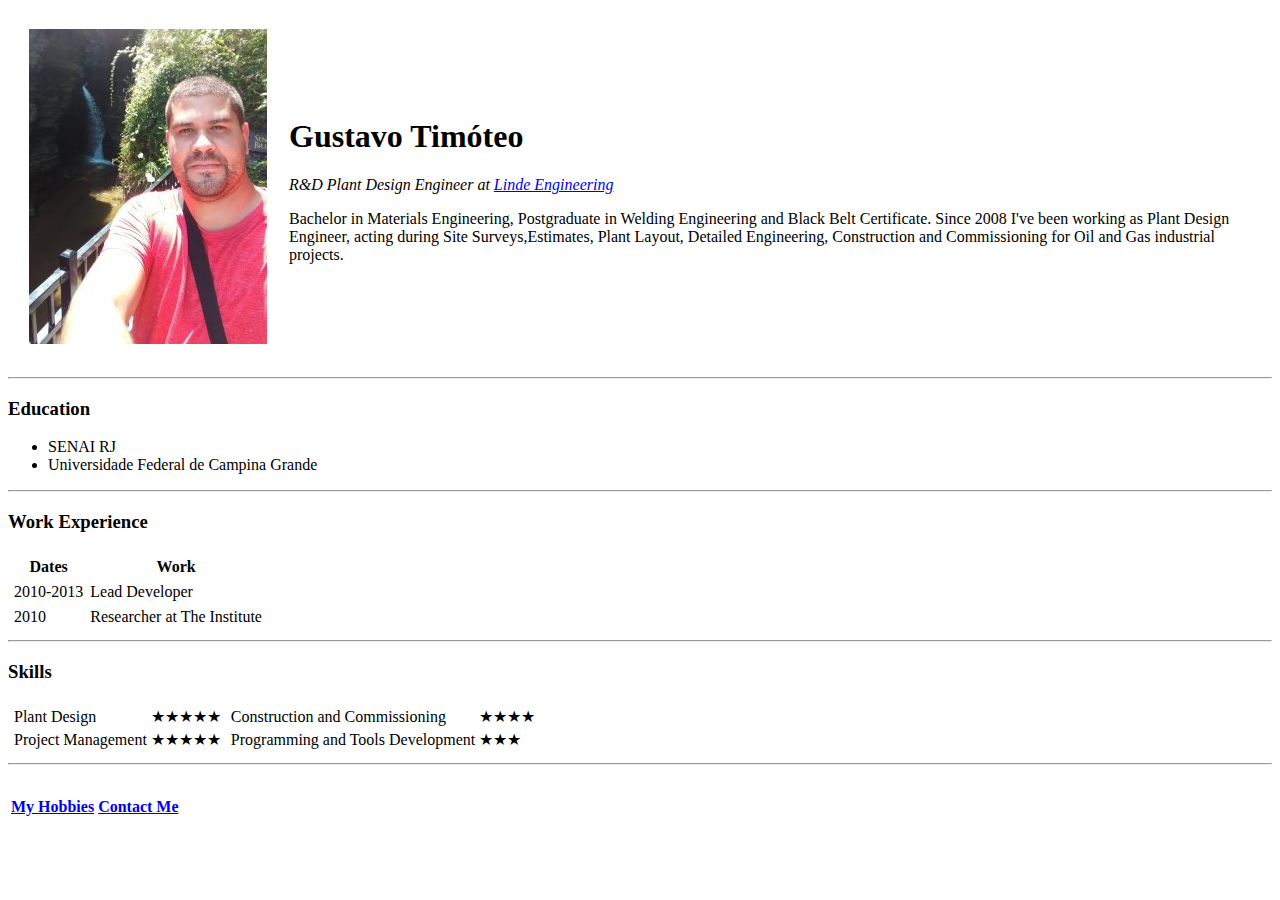
==== index.html @ f4dffc1e "Add initial cv website files" ====
<!DOCTYPE html>
<html lang="en">
    <head>
        <meta charset="UTF-8">
        <title>Gustavo's Personal Site</title>
    </head>
    <body>
        <table cellspacing="20">
            <tr>
                <td>
                    <img src="Me.jpeg" alt="gustavo timoteo profile picture">
                </td>
                <td>
                    <h1>Gustavo Timóteo</h1>
                    <p><em>R&D Plant Design Engineer at <a href="https://www.linde-engineering.com/en/index.html">Linde Engineering<a/></em></p>
                    <p>Bachelor in Materials Engineering, Postgraduate in Welding Engineering and Black Belt Certificate. Since 2008 I've been working as Plant Design Engineer, acting during Site Surveys,Estimates, Plant Layout, Detailed Engineering, Construction and Commissioning for Oil and Gas industrial projects.</p>
                </td>
            </tr>
        </table>
        <hr>
        <h3>Education</h3>
        <ul>
            <li>SENAI RJ</li>
            <li>Universidade Federal de Campina Grande</li>
        </ul>
        <hr>
        <h3>Work Experience</h3>
        <table cellspacing="5">
            <thead>
                <tr>
                    <th>Dates</th>
                    <th>Work</th>
                </tr>
            </thead>
            <tbody>
                <tr>
                    <td>2010-2013</td>
                    <td>Lead Developer</td>
                </tr>
                <tr>
                    <td>2010</td>
                    <td>Researcher at The Institute</td>
                </tr>
            </tbody>
        </table>
        <hr>
        <h3>Skills</h3>
        <table>
            <tr>
                <td>
                    <table cellspacing="2">
                        <tr>
                            <td>Plant Design</td>
                            <td>★★★★★</td>
                        </tr>
                        <tr>
                            <td>Project Management</td>
                            <td>★★★★★</td>
                        </tr>
                    </table>
                </td>
                <td>
                    <table cellspacing="2">
                        <tr>
                            <td>Construction and Commissioning</td>
                            <td>★★★★</td>
                        </tr>
                        <tr>
                            <td>Programming and Tools Development</td>
                            <td>★★★</td>
                        </tr>
                        </table>
                </td>
            </tr>
        </table>
        <hr>
        <table>
            <tr>
                <td><a href= "Hobbies.html"><h4>My Hobbies</h4></a></td>
                <td><a href= "Contact-me.html"><h4>Contact Me</h4></a></td>
            </tr>
        </table>
    </body>
</html>
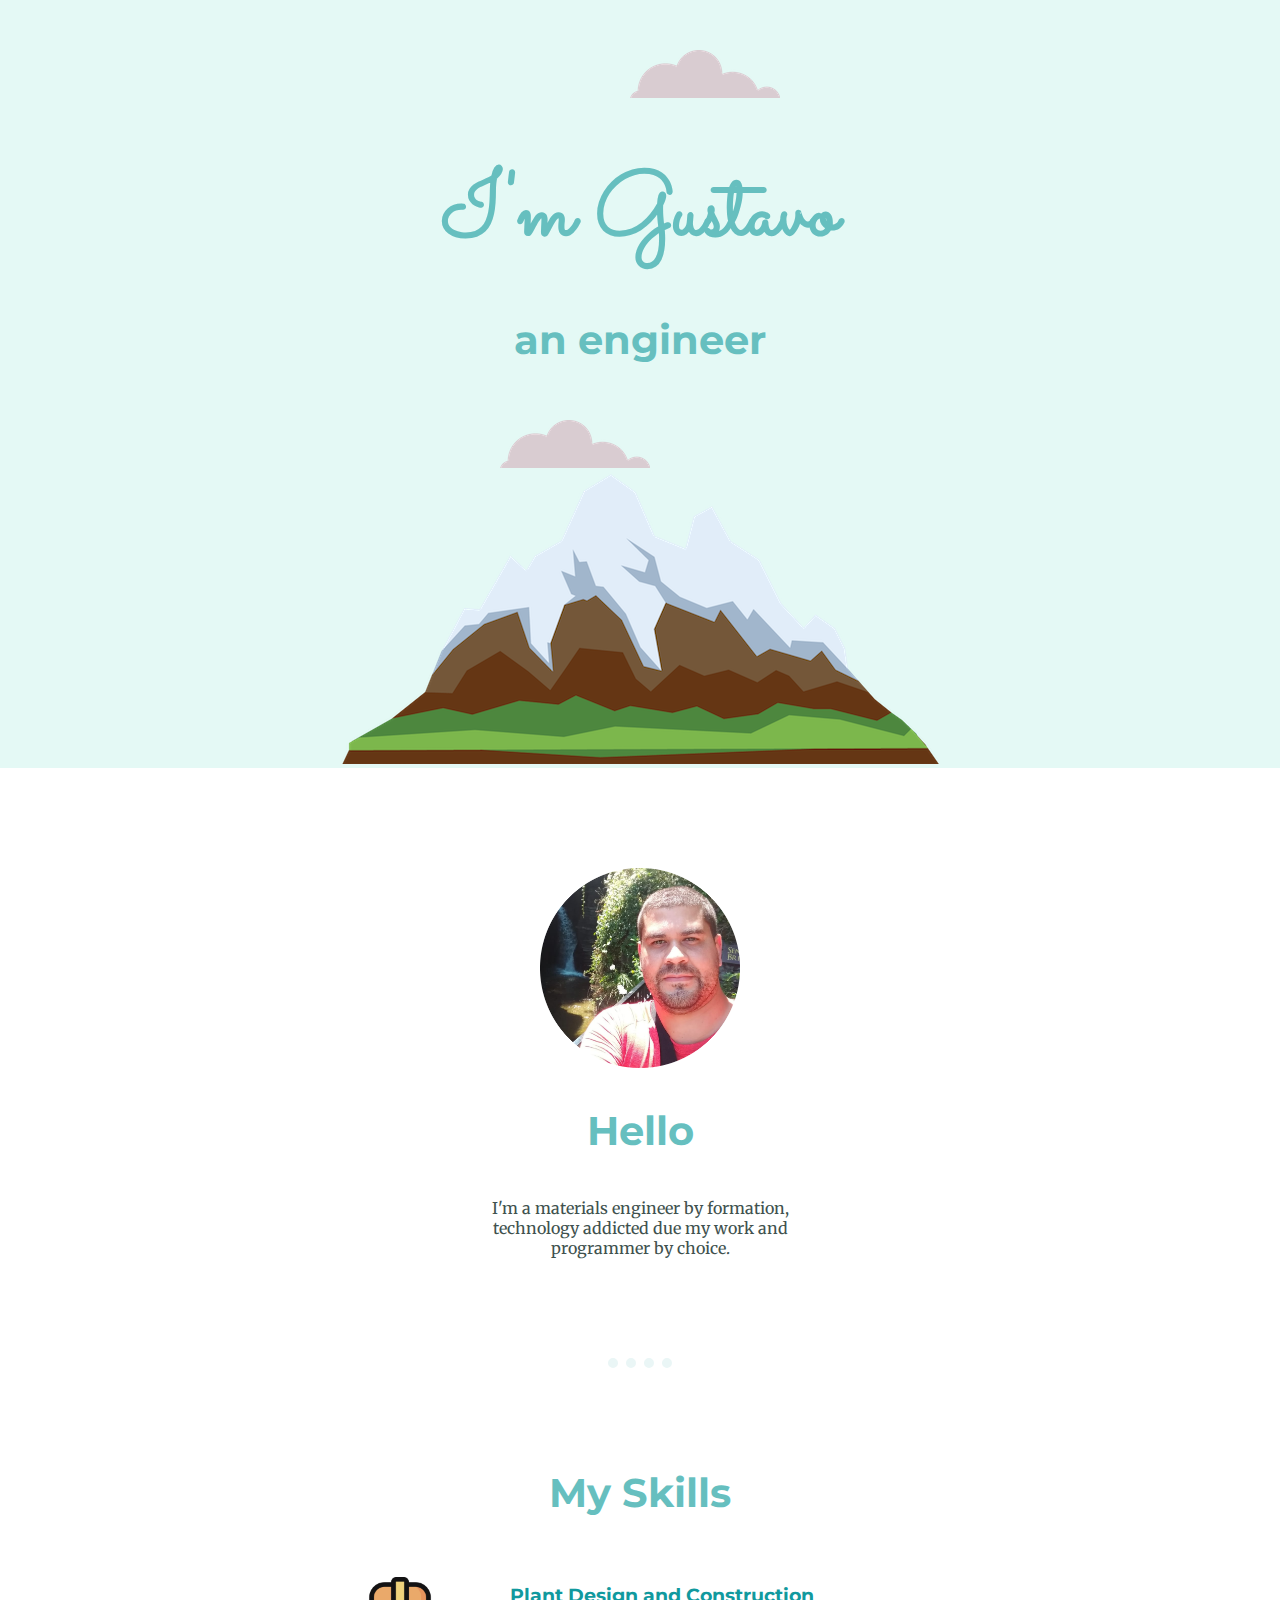
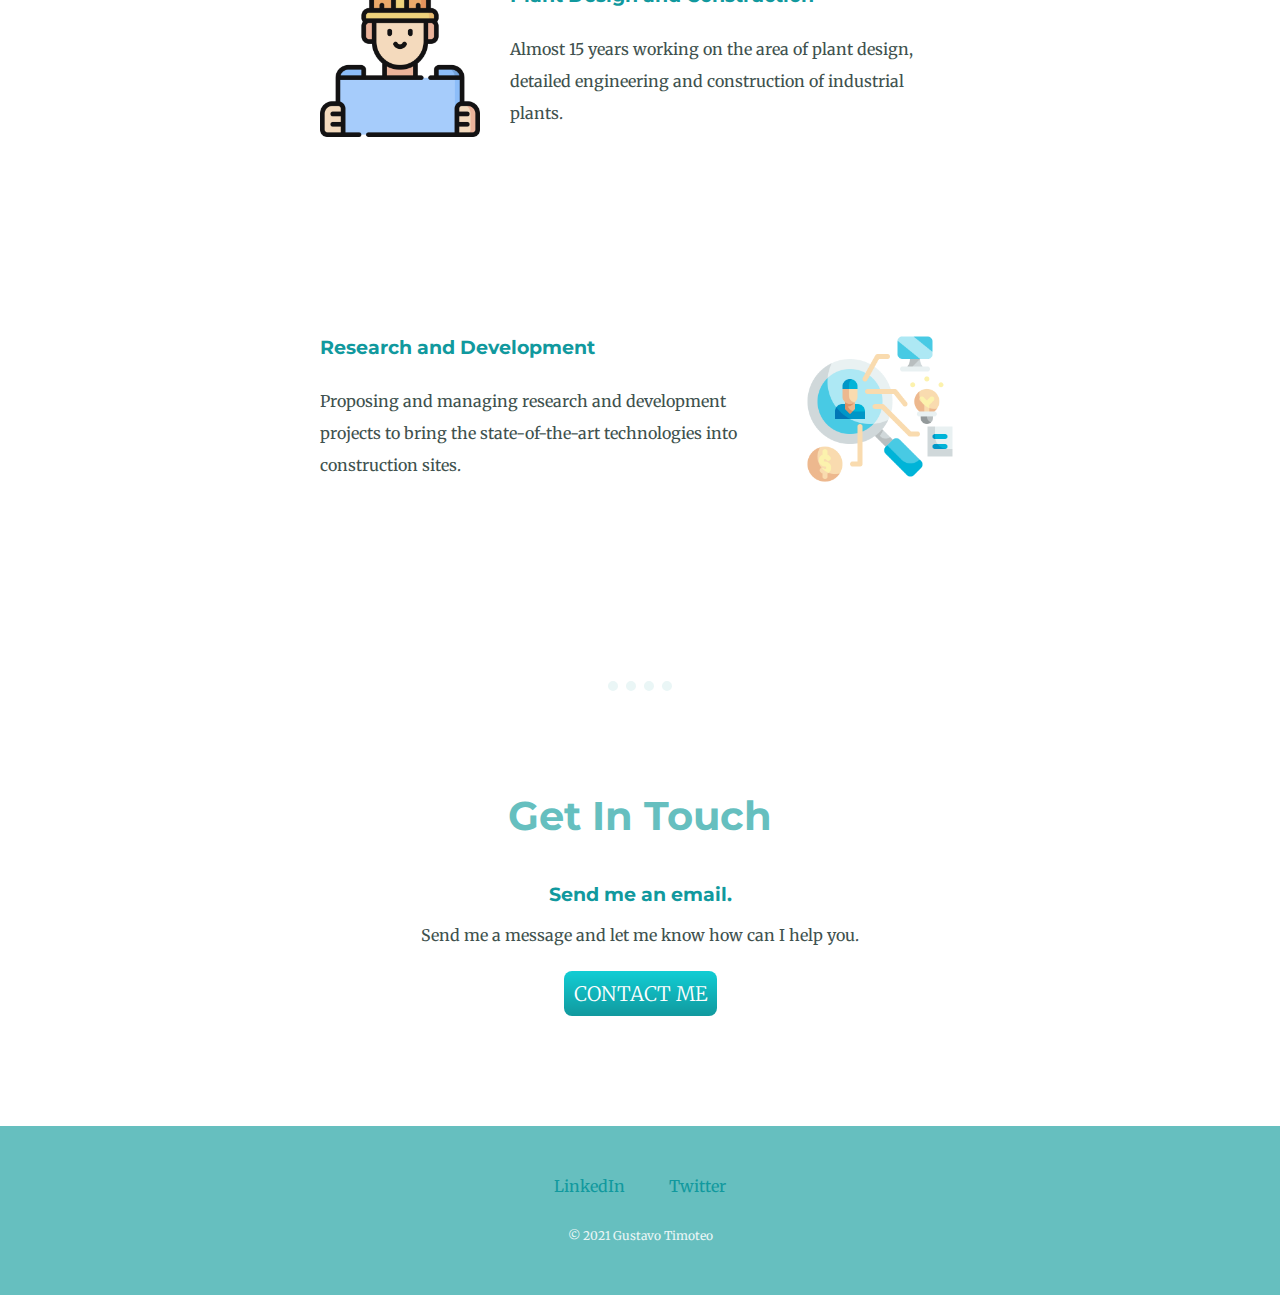
==== commit 9a9d26af: "Add files via upload" ====
--- a/index.html
+++ b/index.html
@@ -1,84 +1,56 @@
 <!DOCTYPE html>
 <html lang="en">
-    <head>
-        <meta charset="UTF-8">
-        <title>Gustavo's Personal Site</title>
-    </head>
-    <body>
-        <table cellspacing="20">
-            <tr>
-                <td>
-                    <img src="Me.jpeg" alt="gustavo timoteo profile picture">
-                </td>
-                <td>
-                    <h1>Gustavo Timóteo</h1>
-                    <p><em>R&D Plant Design Engineer at <a href="https://www.linde-engineering.com/en/index.html">Linde Engineering<a/></em></p>
-                    <p>Bachelor in Materials Engineering, Postgraduate in Welding Engineering and Black Belt Certificate. Since 2008 I've been working as Plant Design Engineer, acting during Site Surveys,Estimates, Plant Layout, Detailed Engineering, Construction and Commissioning for Oil and Gas industrial projects.</p>
-                </td>
-            </tr>
-        </table>
-        <hr>
-        <h3>Education</h3>
-        <ul>
-            <li>SENAI RJ</li>
-            <li>Universidade Federal de Campina Grande</li>
-        </ul>
-        <hr>
-        <h3>Work Experience</h3>
-        <table cellspacing="5">
-            <thead>
-                <tr>
-                    <th>Dates</th>
-                    <th>Work</th>
-                </tr>
-            </thead>
-            <tbody>
-                <tr>
-                    <td>2010-2013</td>
-                    <td>Lead Developer</td>
-                </tr>
-                <tr>
-                    <td>2010</td>
-                    <td>Researcher at The Institute</td>
-                </tr>
-            </tbody>
-        </table>
-        <hr>
-        <h3>Skills</h3>
-        <table>
-            <tr>
-                <td>
-                    <table cellspacing="2">
-                        <tr>
-                            <td>Plant Design</td>
-                            <td>★★★★★</td>
-                        </tr>
-                        <tr>
-                            <td>Project Management</td>
-                            <td>★★★★★</td>
-                        </tr>
-                    </table>
-                </td>
-                <td>
-                    <table cellspacing="2">
-                        <tr>
-                            <td>Construction and Commissioning</td>
-                            <td>★★★★</td>
-                        </tr>
-                        <tr>
-                            <td>Programming and Tools Development</td>
-                            <td>★★★</td>
-                        </tr>
-                        </table>
-                </td>
-            </tr>
-        </table>
-        <hr>
-        <table>
-            <tr>
-                <td><a href= "Hobbies.html"><h4>My Hobbies</h4></a></td>
-                <td><a href= "Contact-me.html"><h4>Contact Me</h4></a></td>
-            </tr>
-        </table>
-    </body>
+<head>
+    <meta charset="UTF-8">
+    <title>Gustavo's Personal Site</title>
+    <link rel="stylesheet" href="css/styles.css">
+    <link rel="icon" href="favicon.ico">
+    <link rel="preconnect" href="https://fonts.googleapis.com">
+    <link rel="preconnect" href="https://fonts.gstatic.com" crossorigin>
+    <link href="https://fonts.googleapis.com/css2?family=Merriweather:wght@300&family=Montserrat:wght@300&family=Sacramento&display=swap" rel="stylesheet">
+</head>
+<body>
+    <div class="top-container">
+        <img class="top-cloud" src="images/cloud.png" alt="cloud-img">
+        <h1>I'm Gustavo</h1>
+        <h2>an engineer</h2>
+        <img class="bottom-cloud" src="images/cloud.png" alt="cloud-img">
+        <img src="images/mountain.png" alt="mountain-img">
+    </div>
+    <div class="middle-container">
+          <div class="profile">
+            <img src="images/Me-modified.png" alt="gustavo-img" width="200" height="200">
+            <h2>Hello</h2>
+            <p class="intro">I'm a materials engineer by formation, technology addicted due my work and programmer by choice.</p>
+          </div>
+          <hr>
+          <div class="skills">
+            <h2>My Skills</h2>
+            <div class="skill-row">
+              <img class="construction" src="images/architect.png" alt="construction-img">
+              <h3>Plant Design and Construction</h3>
+              <p>Almost 15 years working on the area of plant design, detailed engineering and construction of industrial plants.</p>
+            </div>
+            <div class="skill-row">
+              <img class="research" src="images/research.png" alt="research-img">
+              <h3>Research and Development</h3>
+              <p>Proposing and managing research and development projects to bring the state-of-the-art technologies into construction sites.</p>
+            </div>
+          </div>
+            <hr>
+          <div class="contact-me">
+            <h2>Get In Touch</h2>
+            <h3>Send me an email.</h3>
+            <p>Send me a message and let me know how can I help you.</p>
+            <a class="btn" href="mailto:gustavo_arante@hotmail.com">CONTACT ME</a>
+          </div>
+    </div>
+
+    <div class="bottom-container">
+      <a class="footer-link" href="https://www.linkedin.com/in/gustavo-timoteo/">LinkedIn</a>
+      <a class="footer-link" href="https://twitter.com/gustavo_arante">Twitter</a>
+      <p class="cop">© 2021 Gustavo Timoteo</p>
+    </div>
+
+</body>
 </html>--- a/css/styles.css
+++ b/css/styles.css
@@ -0,0 +1,139 @@
+body {
+    color: #40514E;
+    margin: 0;
+    text-align: center;
+    font-family: 'Merriweather', serif;
+
+}
+
+h1 {
+  margin:50px auto 0 auto;
+  font-family: 'Sacramento', cursive;
+  font-size: 5.625rem;
+  color: #66BFBF;
+}
+h2 {
+    font-family: 'Montserrat', sans-serif;
+    font-size: 2.5rem;
+    color: #66BFBF;
+    padding-bottom: 10px;
+}
+h3{
+    font-family: 'Montserrat', sans-serif;
+    color: #11999E;
+}
+
+hr {
+   border-style: dotted none none none;
+   border-color: #EAF6F6;
+   border-width:10px;
+   width: 5%;
+   height:0px;
+   margin: 100px auto;
+}
+
+a{
+    color: #11999E;
+    font-family: 'Merriweather', serif;
+    margin: 10px 20px;
+    text-decoration: none;
+}
+
+a:hover{
+    color: #EAF6F6;
+
+}
+
+.top-container {
+    background-color: #E4F9F5;
+    position: relative;
+    padding-top: 100px;
+}
+
+.middle-container {
+    margin: 100px 0;
+}
+
+.bottom-container {
+    background-color: #66BFBF;
+    padding: 50px 0 20px;
+
+}
+
+.foot-link{
+    style: "color: #11999E"
+}
+
+.bottom-cloud{
+    position: absolute;
+    left: 500px;
+    bottom: 300px;
+}
+
+.top-cloud{
+    position: absolute;
+    right: 500px;
+    top:50px;
+}
+
+.skill-row {
+    width: 50%;
+    margin: 50px auto 200px auto;
+    text-align: left;
+    line-height: 2;
+}
+
+.construction{
+    width: 25%;
+    float: left;
+    margin-right: 30px;
+}
+
+.research{
+    width: 25%;
+    float: right;
+    margin-left: 30px;
+}
+
+.intro{
+    width: 30%;
+    margin: auto;
+}
+
+.btn {
+   background: #11CDD4;
+   background-image: -webkit-linear-gradient(top, #11CDD4, #11999E);
+   background-image: -moz-linear-gradient(top, #11CDD4, #11999E);
+   background-image: -ms-linear-gradient(top, #11CDD4, #11999E);
+   background-image: -o-linear-gradient(top, #11CDD4, #11999E);
+   background-image: -webkit-gradient(to bottom, #11CDD4, #11999E);
+   -webkit-border-radius: 8px;
+   -moz-border-radius: 8px;
+   border-radius: 8px;
+   color: #FFFFFF;
+   font-family: 'Merriweather', serif;
+   font-size: 20px;
+   font-weight: 100;
+   padding: 10px;
+   text-decoration: none;
+   display: inline-block;
+   cursor: pointer;
+   text-align: center;
+}
+
+.btn:hover {
+   background: #30E3CB;
+   background-image: -webkit-linear-gradient(top, #30E3CB, #2BCEAD);
+   background-image: -moz-linear-gradient(top, #30E3CB, #2BCEAD);
+   background-image: -ms-linear-gradient(top, #30E3CB, #2BCEAD);
+   background-image: -o-linear-gradient(top, #30E3CB, #2BCEAD);
+   background-image: -webkit-gradient(to bottom, #30E3CB, #2BCEAD);
+   text-decoration: none;
+}
+
+.cop {
+    color: #EAF6F6;
+    font-size: 0.75rem;
+    padding: 20px 0;
+
+}